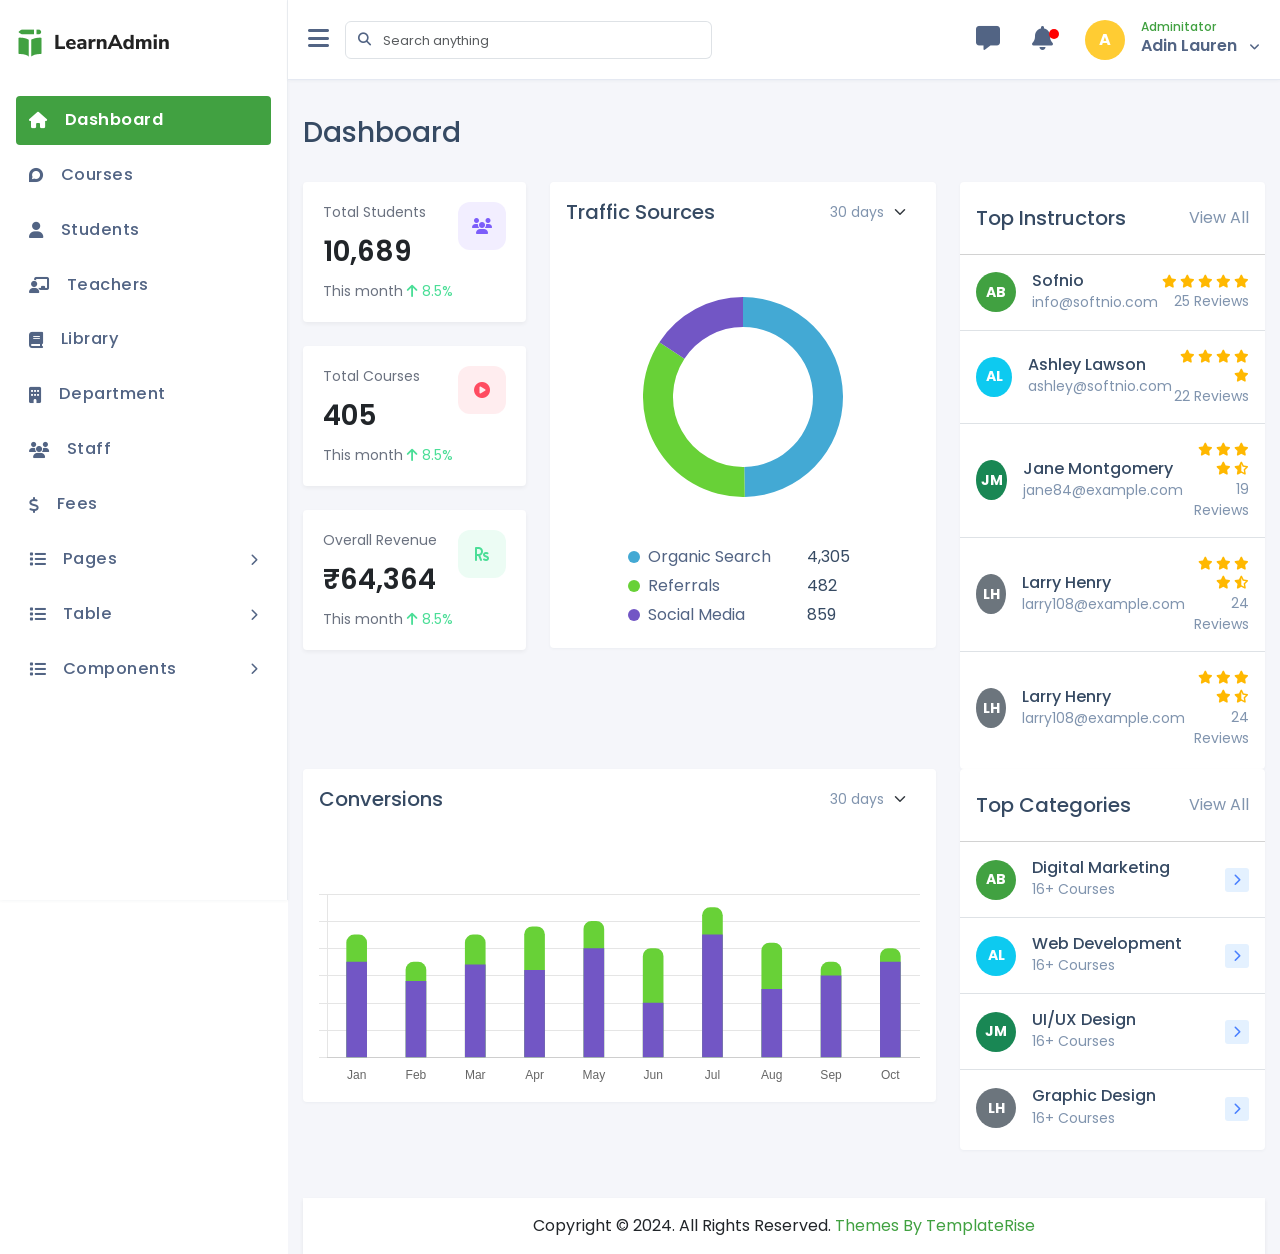
==== index.html @ 9b959cc0 "intial commit" ====
<!DOCTYPE html>
<html lang="en">
<head>
    <meta charset="utf-8">
    <meta name="viewport" content="width=device-width, initial-scale=1">
    <title>Admin Dashboard</title>
    <!-- Stylesheets -->
    <link rel="shortcut icon" href="./assets/images/favicon.ico" type="image/x-icon">
    <link href="./assets/css/bootstrap.min.css" rel="stylesheet">
    <link href="./assets/icons/fontawesome/css/fontawesome.min.css" rel="stylesheet">
    <link href="./assets/icons/fontawesome/css/brands.min.css" rel="stylesheet">
    <link href="./assets/icons/fontawesome/css/solid.min.css" rel="stylesheet">
    <link href="./assets/css/style.css" rel="stylesheet">
</head>
<body>
    <!-- Preloader -->
    <div id="preloader">
        <div class="spinner"></div>
    </div>
    <!-- Main Wrapper -->
    <div id="main-wrapper" class="d-flex">
        <div class="sidebar">
                <!-- Sidebar -->
               <div class="sidebar-header">
                   <div class="lg-logo"><a href="index.html"><img src="./assets/images/logo.png" alt="logo large"></a></div>
                   <div class="sm-logo"><a href="index.html"><img src="./assets/images/small-logo.png" alt="logo small"></a></div>
               </div>
               <div class="sidebar-body  custom-scrollbar">
                    <ul class="sidebar-menu">
                        <li><a href="index.html" class=" sidebar-link active"><i class="fa-solid fa-house"></i><p>Dashboard</p></a></li>
                        <li><a href="course.html" class="sidebar-link"><i class="fa-brands fa-discourse"></i><p>Courses</p></a></li>
                        <li><a href="students.html" class=" sidebar-link"><i class="fa-solid fa-user"></i><p>Students</p></a></li>
                        <li><a href="teacher.html" class=" sidebar-link"><i class="fa-solid fa-chalkboard-user"></i><p>Teachers</p></a></li>
                        <li><a href="library.html" class=" sidebar-link"><i class="fa-solid fa-book"></i><p>Library</p></a></li>
                        <li><a href="department.html" class=" sidebar-link"><i class="fa-solid fa-building"></i><p>Department</p></a></li>
                        <li><a href="staff.html" class="sidebar-link"><i class="fa-solid fa-users"></i><p>Staff</p></a></li>
                        <li><a href="fees.html" class="sidebar-link"><i class="fa-solid fa-dollar-sign"></i><p>Fees</p></a></li>
                        <li><a href="#" class=" sidebar-link submenu-parent"><i class="fa-solid fa-list"></i><p>Pages <i class="fa-solid fa-chevron-right right-icon"></i></p></a>
                            <ul class="sidebar-submenu">
                                <li><a href="login.html" class="submenu-link"><i class="fa-solid fa-circle me-4 font-size-12"></i><p class="m-0">Login</p></a></li>
                                <li><a href="signup.html" class="submenu-link"><i class="fa-solid fa-circle me-4 font-size-12"></i><p class="m-0">Register</p></a></li>
                                <li><a href="forgot-password.html" class="submenu-link"><i class="fa-solid fa-circle me-4 font-size-12"></i><p class="m-0">Forgot password</p></a></li>
                                <li><a href="404.html" class="submenu-link"><i class="fa-solid fa-circle me-4 font-size-12"></i><p class="m-0">404 page</p></a></li>
                                <li><a href="500.html" class="submenu-link"><i class="fa-solid fa-circle me-4 font-size-12"></i><p class="m-0">500 page</p></a></li>
                            </ul>
                        </li>
                        <li><a href="#" class=" sidebar-link submenu-parent"><i class="fa-solid fa-list"></i><p>Table <i class="fa-solid fa-chevron-right right-icon"></i></p></a>
                            <ul class="sidebar-submenu">
                                <li><a href="table-bootstrap.html" class="submenu-link"><i class="fa-solid fa-circle me-4 font-size-12"></i><p class="m-0">Bootstrap</p></a></li>
                                <li><a href="data-table.html" class="submenu-link"><i class="fa-solid fa-circle me-4 font-size-12"></i><p class="m-0">DataTable</p></a></li>
                            </ul>
                        </li>
                        <li><a href="#" class=" sidebar-link submenu-parent"><i class="fa-solid fa-list"></i><p>Components <i class="fa-solid fa-chevron-right right-icon"></i></p></a>
                            <ul class="sidebar-submenu">
                                <li><a href="form.html" class="submenu-link"><i class="fa-solid fa-circle me-4 font-size-12"></i><p class="m-0">Form Element</p></a></li>
                            </ul>
                        </li>
                    </ul>
               </div>
        </div>
       <!-- Content Wrapper -->
        <div class="content-wrapper">
            <!-- Header -->
            <div class="header d-flex align-items-center justify-content-between">
                <div class="d-flex align-items-center">
                    <div class="collapse-sidebar me-3 d-none d-lg-block text-color-1"><span><i class="fa-solid fa-bars font-size-24"></i></span></div>
                    <div class="menu-toggle me-3 d-block d-lg-none text-color-1"><span><i class="fa-solid fa-bars font-size-24"></i></span></div>
                    <div class="d-none d-md-block d-lg-block">
                        <div class="input-group flex-nowrap">
                            <span class="input-group-text bg-white " id="addon-wrapping"><i class="fa-solid search-icon fa-magnifying-glass text-color-1"></i></span>
                            <input type="text" class="form-control search-input border-l-none ps-0" placeholder="Search anything" aria-label="Username" aria-describedby="addon-wrapping">
                        </div>
                    </div>
                </div>
                <div class="d-flex align-items-center">
                    <ul class="nav d-flex align-items-center">
                        <!-- Messages Dropdown -->
                        <li class="nav-item me-2-5">
                            <a href="#" class="text-color-1 position-relative"  role="button" 
                            data-bs-toggle="dropdown" 
                            data-bs-offset="0,0" 
                            aria-expanded="false">
                            <i class="fa-regular fa-message font-size-24"></i>
                        </a>
                            <div class="dropdown-menu dropdown-menu-end mt-4">
                                <div id="chatmessage" class="h-380 scroll-y p-3 custom-scrollbar">
                                    <!-- Chat Timeline -->
                                    <ul class="timeline">
                                        <!-- Item 1 -->
                                        <li>
                                            <div class="timeline-panel">
                                                <div class="media me-2">
                                                    <img alt="image" width="50" src="./assets/images/avatar-1.jpg">
                                                </div>
                                                <div class="media-body">
                                                    <h6 class="mb-1">We talked about a project...</h6>
                                                    <small class="d-block"><i class="fa-solid fa-clock"></i> 30 min ago</small>
                                                </div>
                                            </div>
                                        </li>
                                        <!-- Item 2 -->
                                        <li>
                                            <div class="timeline-panel">
                                                <div class="media me-2">
                                                    <img alt="image" width="50" src="./assets/images/avatar-2.jpg">
                                                </div>
                                                <div class="media-body">
                                                    <h6 class="mb-1">You sent an email to the client...</h6>
                                                    <small class="d-block"><i class="fa-solid fa-clock"></i> 1 hour ago</small>
                                                </div>
                                            </div>
                                        </li>
                                        <!-- Item 3 -->
                                        <li>
                                            <div class="timeline-panel">
                                                <div class="media me-2">
                                                    <img alt="image" width="50" src="./assets/images/avatar-3.jpg">
                                                </div>
                                                <div class="media-body">
                                                    <h6 class="mb-1">Meeting with the design team...</h6>
                                                    <small class="d-block"><i class="fa-solid fa-clock"></i> 2 hours ago</small>
                                                </div>
                                            </div>
                                        </li>
                                        <!-- Item 4 -->
                                        <li>
                                            <div class="timeline-panel">
                                                <div class="media me-2">
                                                    <img alt="image" width="50" src="./assets/images/avatar-4.jpg">
                                                </div>
                                                <div class="media-body">
                                                    <h6 class="mb-1">Reviewed the project documents...</h6>
                                                    <small class="d-block"><i class="fa-solid fa-clock"></i> Yesterday</small>
                                                </div>
                                            </div>
                                        </li>
                                        <!-- Item 5 -->
                                        <li>
                                            <div class="timeline-panel">
                                                <div class="media me-2">
                                                    <img alt="image" width="50" src="./assets/images/avatar-5.jpg">
                                                </div>
                                                <div class="media-body">
                                                    <h6 class="mb-1">Finalized the project timeline...</h6>
                                                    <small class="d-block"><i class="fa-solid fa-clock"></i> 2 days ago</small>
                                                </div>
                                            </div>
                                        </li>
                                    </ul>
                                </div>
                                <a class="all-notification" href="#">See all message <i class="fas fa-arrow-right"></i></a>
                            </div>
                        </li>
                        <!-- Notifications Dropdown -->
                        <li class="nav-item me-2-5">
                            <a href="#" class="text-color-1 notification" 
                                role="button" 
                                data-bs-toggle="dropdown" 
                                data-bs-offset="0,0" 
                                aria-expanded="false">
                                <i class="fa-regular fa-bell font-size-24"></i>
                                <div class="marker"></div>
                            </a>
                            <div class="dropdown-menu dropdown-menu-end mt-4">
                                <div id="Notification" class="h-380 scroll-y p-3 custom-scrollbar">
                                    <!-- Notifications Timeline -->
                                    <ul class="timeline">
                                        <li>
                                            <div class="timeline-panel">
                                                <div class="media me-2">
                                                    <img alt="image" width="50" src="./assets/images/profile.png">
                                                </div>
                                                <div class="media-body">
                                                    <h6 class="mb-1">Dr Smith uploaded a new report</h6>
                                                    <small class="d-block">10 December 2023 - 08:15 AM</small>
                                                </div>
                                            </div>
                                        </li>
                                        <li>
                                            <div class="timeline-panel">
                                                <div class="media me-2 media-info">
                                                    AP
                                                </div>
                                                <div class="media-body">
                                                    <h6 class="mb-1">New Appointment Scheduled</h6>
                                                    <small class="d-block">10 December 2023 - 09:45 AM</small>
                                                </div>
                                            </div>
                                        </li>
                                        <li>
                                            <div class="timeline-panel">
                                                <div class="media me-2 media-success">
                                                    <i class="fa fa-check-circle"></i>
                                                </div>
                                                <div class="media-body">
                                                    <h6 class="mb-1">Patient checked in at reception</h6>
                                                    <small class="d-block">10 December 2023 - 10:20 AM</small>
                                                </div>
                                            </div>
                                        </li>
                                        <li>
                                            <div class="timeline-panel">
                                                <div class="media me-2">
                                                    <img alt="image" width="50" src="./assets/images/profile.png">
                                                </div>
                                                <div class="media-body">
                                                    <h6 class="mb-1">Dr Alice shared a prescription</h6>
                                                    <small class="d-block">10 December 2023 - 11:00 AM</small>
                                                </div>
                                            </div>
                                        </li>
                                        <li>
                                            <div class="timeline-panel">
                                                <div class="media me-2 media-danger">
                                                    EM
                                                </div>
                                                <div class="media-body">
                                                    <h6 class="mb-1">Emergency Alert: Critical Patient</h6>
                                                    <small class="d-block">10 December 2023 - 11:30 AM</small>
                                                </div>
                                            </div>
                                        </li>
                                        <li>
                                            <div class="timeline-panel">
                                                <div class="media me-2 media-primary">
                                                    <i class="fa fa-calendar-alt"></i>
                                                </div>
                                                <div class="media-body">
                                                    <h6 class="mb-1">Next Appointment Reminder</h6>
                                                    <small class="d-block">10 December 2023 - 12:00 PM</small>
                                                </div>
                                            </div>
                                        </li>
                                    </ul>
                                    
                                </div>
                                <a class="all-notification" href="#">See all notifications <i class="fas fa-arrow-right"></i></a>
                            </div>
                        </li>
                         <!-- User Profile -->
                        <li class="nav-item dropdown user-profile">
                            <div class="d-flex align-items-center dropdown-toggle" data-bs-toggle="dropdown" aria-expanded="false">
                                <span class="user-avatar me-0 me-lg-3">A</span>
                                <div>
                                    <a href="#" class="d-none d-lg-block">
                                        <span class="d-block auth-role">Adminitator</span>
                                        <span class="auth-name">Adin Lauren</span>
                                        <span class="ms-2 text-color-1 text-size-sm"><i class="fa-solid fa-angle-down"></i></span>
                                    </a>
                                    <ul class="dropdown-menu mt-3">
                                        <li><a class="dropdown-item" href="#">Profile</a></li>
                                        <li><a class="dropdown-item" href="#">Settings</a></li>
                                        <li><hr class="dropdown-divider"></li>
                                        <li><a class="dropdown-item" href="#">Logout</a></li>
                                    </ul>
                                </div>
                            </div>
                        </li>
                    </ul>
                </div>
            </div>
            <!-- Main Content -->
            <div class="main-content">
                <div class="row">
                    <div class="col-12">
                        <div class="d-flex align-items-lg-center flex-column flex-md-row  flex-lg-row  mt-3">
                            <div class="flex-grow-1">
                                <h3 class="mb-2 text-color-2">Dashboard</h3>
                            </div>
                            <div class="mt-3 mt-lg-0">
                                
                            </div>
                        </div><!-- end card header -->
                    </div>
                    <!--end col-->
                </div>
                <div class="mt-2 mt-lg-4">
                      <div class="row">
                             <div class="col-lg-3">
                                <div class="row">
                                  <!-- Total Students Card -->
                                  <div class="col-12 mb-4">
                                      <div class="stats-card">
                                          <div class="d-flex justify-content-between align-items-start">
                                              <div>
                                                  <div class="stats-label">Total Students</div>
                                                  <div class="stats-value">10,689</div>
                                                  <div class="trend-wrapper">
                                                      This month 
                                                      <span class="trend-up">
                                                          <i class="fas fa-arrow-up"></i> 8.5%
                                                      </span>
                                                  </div>
                                              </div>
                                              <div class="icon-wrapper icon-purple">
                                                  <i class="fas fa-users"></i>
                                              </div>
                                          </div>
                                      </div>
                                  </div>
                      
                                  <!-- Total Courses Card -->
                                  <div class="col-12 mb-4">
                                      <div class="stats-card">
                                          <div class="d-flex justify-content-between align-items-start">
                                              <div>
                                                  <div class="stats-label">Total Courses</div>
                                                  <div class="stats-value">405</div>
                                                  <div class="trend-wrapper">
                                                      This month 
                                                      <span class="trend-up">
                                                          <i class="fas fa-arrow-up"></i> 8.5%
                                                      </span>
                                                  </div>
                                              </div>
                                              <div class="icon-wrapper icon-red">
                                                  <i class="fas fa-play-circle"></i>
                                              </div>
                                          </div>
                                      </div>
                                  </div>
                      
                                  <!-- Overall Revenue Card -->
                                  <div class="col-12 mb-4">
                                      <div class="stats-card">
                                          <div class="d-flex justify-content-between align-items-start">
                                              <div>
                                                  <div class="stats-label">Overall Revenue</div>
                                                  <div class="stats-value">₹64,364</div>
                                                  <div class="trend-wrapper">
                                                      This month 
                                                      <span class="trend-up">
                                                          <i class="fas fa-arrow-up"></i> 8.5%
                                                      </span>
                                                  </div>
                                              </div>
                                              <div class="icon-wrapper icon-green">
                                                  <i class="fas fa-rupee-sign"></i>
                                              </div>
                                          </div>
                                      </div>
                                  </div>
                                </div>
                            </div>
                             <div class="col-lg-5">
                              <div class="instructors-section card pb-0">
                                <div class="card-header border-0 bg-white d-flex justify-content-between align-items-center py-3">
                                  <h5 class="mb-0 text-color-2">Traffic Sources</h5>
                                  <div>
                                    <select class="form-select form-select-sm w-auto border-0 text-color-3" aria-label="Select time period">
                                        <option value="30 days" selected>30 days</option>
                                        <option value="15 days">15 days</option>
                                    </select>
                                  </div>
                                </div>
                                <div class="card-body p-0 mt-40">
                                  <div class="mb-2">
                                    <div class="chart-container">
                                      <canvas id="trafficChart"></canvas>
                                   </div>
                                    <div class="mx-5 mt-5 traffic-legend">
                                      <table class="table table-borderless">
                                          <tbody>
                                              <tr>
                                                  <td><span class="organic text-color-1">Organic Search</span></td>
                                                  <td><span class="text-color-2">4,305</span></td>
                                              </tr>
                                              <tr>
                                                  <td><span class="referrals text-color-1">Referrals</span></td>
                                                  <td><span class="text-color-2">482</span></td>
                                              </tr>
                                              <tr>
                                                  <td><span class="social-media text-color-1">Social Media</span></td>
                                                  <td><span class="text-color-2">859</span></td>
                                              </tr>
                                          </tbody>
                                      </table>
                                  </div>                                
                                </div>
                                </div>
                              </div>
                             </div>
                             <div class="col-lg-4">
                              <div class="instructors-section card pb-1">
                                <div class="card-header bg-white d-flex justify-content-between align-items-center py-4">
                                  <h5 class="mb-0 text-color-2">Top Instructors</h5>
                                  <a href="#" class="text-color-3">View All</a>
                                </div>
                                <div class="card-body p-0">
                                  <ul class="list-group list-group-flush">
                                    <li class="list-group-item d-flex align-items-center py-3">
                                      <div class="avatar rounded-circle bg-primary text-white me-3">AB</div>
                                      <div class="flex-grow-1">
                                        <h6 class="mb-0 text-color-2">Sofnio</h6>
                                        <small class="text-color-3">info@softnio.com</small>
                                      </div>
                                      <div class="text-end">
                                        <div class="rating-stars text-size-13">
                                            <i class="fas fa-star"></i>
                                            <i class="fas fa-star"></i>
                                            <i class="fas fa-star"></i>
                                            <i class="fas fa-star"></i>
                                            <i class="fas fa-star"></i>
                                        </div>
                                        <small class="d-block text-color-3">25 Reviews</small>
                                      </div>
                                    </li>
                                    <li class="list-group-item d-flex align-items-center py-3">
                                      <div class="avatar rounded-circle bg-info text-white me-3">AL</div>
                                      <div class="flex-grow-1">
                                        <h6 class="mb-0 text-color-2">Ashley Lawson</h6>
                                        <small class="text-color-3">ashley@softnio.com</small>
                                      </div>
                                      <div class="text-end">
                                        <div class="rating-stars text-size-13">
                                            <i class="fas fa-star"></i>
                                            <i class="fas fa-star"></i>
                                            <i class="fas fa-star"></i>
                                            <i class="fas fa-star"></i>
                                            <i class="fas fa-star"></i>
                                        </div>
                                        <small class="d-block text-color-3">22 Reviews</small>
                                      </div>
                                    </li>
                                    <li class="list-group-item d-flex align-items-center py-3">
                                      <div class="avatar rounded-circle bg-success text-white me-3">JM</div>
                                      <div class="flex-grow-1">
                                        <h6 class="mb-0 text-color-2">Jane Montgomery</h6>
                                        <small class="text-color-3">jane84@example.com</small>
                                      </div>
                                      <div class="text-end">
                                        <div class="rating-stars text-size-13">
                                            <i class="fas fa-star"></i>
                                            <i class="fas fa-star"></i>
                                            <i class="fas fa-star"></i>
                                            <i class="fas fa-star"></i>
                                            <i class="fas fa-star-half-alt"></i>
                                        </div>
                                        <small class="d-block text-color-3">19 Reviews</small>
                                      </div>
                                    </li>
                                    <li class="list-group-item d-flex align-items-center py-3">
                                      <div class="avatar rounded-circle bg-secondary text-white me-3">LH</div>
                                      <div class="flex-grow-1">
                                        <h6 class="mb-0 text-color-2">Larry Henry</h6>
                                        <small class="text-color-3">larry108@example.com</small>
                                      </div>
                                      <div class="text-end">
                                        <div class="rating-stars text-size-13">
                                            <i class="fas fa-star"></i>
                                            <i class="fas fa-star"></i>
                                            <i class="fas fa-star"></i>
                                            <i class="fas fa-star"></i>
                                            <i class="fas fa-star-half-alt"></i>
                                        </div>
                                        <small class="d-block text-color-3">24 Reviews</small>
                                      </div>
                                    </li>
                                    <li class="list-group-item d-flex align-items-center py-3">
                                      <div class="avatar rounded-circle bg-secondary text-white me-3">LH</div>
                                      <div class="flex-grow-1">
                                        <h6 class="mb-0 text-color-2">Larry Henry</h6>
                                        <small class="text-color-3">larry108@example.com</small>
                                      </div>
                                      <div class="text-end">
                                        <div class="rating-stars text-size-13">
                                            <i class="fas fa-star"></i>
                                            <i class="fas fa-star"></i>
                                            <i class="fas fa-star"></i>
                                            <i class="fas fa-star"></i>
                                            <i class="fas fa-star-half-alt"></i>
                                        </div>
                                        <small class="d-block text-color-3">24 Reviews</small>
                                      </div>
                                    </li>
                                  </ul>
                                </div>
                              </div>
                             </div>
                             <div class="col-lg-8">
                              <div class="instructors-section card">
                                <div class="card-header border-0 bg-white d-flex justify-content-between align-items-center py-3">
                                  <h5 class="mb-0 text-color-2">Conversions</h5>
                                  <div>
                                    <select class="form-select form-select-sm w-auto border-0 text-color-3" aria-label="Select time period">
                                        <option value="30 days" selected>30 days</option>
                                        <option value="15 days">15 days</option>
                                    </select>
                                  </div>
                                </div>
                                <div class="card-body">
                                  <canvas id="barChart" class="mt-5" height="96"></canvas>
                                </div>
                              </div>
                             </div>
                             <div class="col-lg-4">
                              <div class="instructors-section card pb-1">
                                <div class="card-header bg-white d-flex justify-content-between align-items-center py-4">
                                  <h5 class="mb-0 text-color-2">Top Categories</h5>
                                  <a href="#" class="text-color-3">View All</a>
                                </div>
                                <div class="card-body p-0">
                                  <ul class="list-group list-group-flush">
                                    <li class="list-group-item d-flex align-items-center py-3">
                                      <div class="avatar rounded-circle bg-primary text-white me-3">AB</div>
                                      <div class="flex-grow-1">
                                        <h6 class="mb-0 text-color-2">Digital Marketing</h6>
                                        <small class="text-color-3">16+ Courses</small>
                                      </div>
                                      <div class="text-end">
                                        <i class="fa-solid fa-chevron-right arrow-icon"></i>
                                      </div>
                                    </li>
                                    <li class="list-group-item d-flex align-items-center py-3">
                                      <div class="avatar rounded-circle bg-info text-white me-3">AL</div>
                                      <div class="flex-grow-1">
                                        <h6 class="mb-0 text-color-2">Web Development</h6>
                                        <small class="text-color-3">16+ Courses</small>
                                      </div>
                                      <div class="text-end">
                                        <i class="fa-solid fa-chevron-right arrow-icon"></i>
                                      </div>
                                    </li>
                                    <li class="list-group-item d-flex align-items-center py-3">
                                      <div class="avatar rounded-circle bg-success text-white me-3">JM</div>
                                      <div class="flex-grow-1">
                                        <h6 class="mb-0 text-color-2">UI/UX Design</h6>
                                        <small class="text-color-3">16+ Courses</small>
                                      </div>
                                      <div class="text-end">
                                        <i class="fa-solid fa-chevron-right arrow-icon"></i>
                                      </div>
                                    </li>
                                    <li class="list-group-item d-flex align-items-center py-3">
                                      <div class="avatar rounded-circle bg-secondary text-white me-3">LH</div>
                                      <div class="flex-grow-1">
                                        <h6 class="mb-0 text-color-2">Graphic Design</h6>
                                        <small class="text-color-3">16+ Courses</small>
                                      </div>
                                      <div class="text-end">
                                        <i class="fa-solid fa-chevron-right arrow-icon"></i>
                                      </div>
                                    </li>
                                  </ul>
                                </div>
                              </div>
                             </div>
                      </div> 
                </div>
           <!-- Footer -->
             <div class="footer text-center bg-white shadow-sm py-3 mt-5">
                   <p class="m-0">Copyright © 2024. All Rights Reserved. <a href="https://www.templaterise.com/" class="text-primary" target="_blank" >Themes By TemplateRise</a></p>
             </div>
        </div>
    </div>
     <!-- Scripts -->
    <script  src="./assets/js/jquery-3.6.0.min.js"></script>
    <script  src="./assets/js/bootstrap.bundle.min.js"></script>
    <script  src="./assets/plugin/chart/chart.js"></script>
    <script  src="./assets/js/chart.js"></script>
    <script  src="./assets/js/main.js"></script>
</body>
</html>
---- assets/icons/fontawesome/css/brands.min.css ----
/*!
 * Font Awesome Free 6.6.0 by @fontawesome - https://fontawesome.com
 * License - https://fontawesome.com/license/free (Icons: CC BY 4.0, Fonts: SIL OFL 1.1, Code: MIT License)
 * Copyright 2024 Fonticons, Inc.
 */
:host,:root{--fa-style-family-brands:"Font Awesome 6 Brands";--fa-font-brands:normal 400 1em/1 "Font Awesome 6 Brands"}@font-face{font-family:"Font Awesome 6 Brands";font-style:normal;font-weight:400;font-display:block;src:url(../webfonts/fa-brands-400.woff2) format("woff2"),url(../webfonts/fa-brands-400.ttf) format("truetype")}.fa-brands,.fab{font-weight:400}.fa-monero:before{content:"\f3d0"}.fa-hooli:before{content:"\f427"}.fa-yelp:before{content:"\f1e9"}.fa-cc-visa:before{content:"\f1f0"}.fa-lastfm:before{content:"\f202"}.fa-shopware:before{content:"\f5b5"}.fa-creative-commons-nc:before{content:"\f4e8"}.fa-aws:before{content:"\f375"}.fa-redhat:before{content:"\f7bc"}.fa-yoast:before{content:"\f2b1"}.fa-cloudflare:before{content:"\e07d"}.fa-ups:before{content:"\f7e0"}.fa-pixiv:before{content:"\e640"}.fa-wpexplorer:before{content:"\f2de"}.fa-dyalog:before{content:"\f399"}.fa-bity:before{content:"\f37a"}.fa-stackpath:before{content:"\f842"}.fa-buysellads:before{content:"\f20d"}.fa-first-order:before{content:"\f2b0"}.fa-modx:before{content:"\f285"}.fa-guilded:before{content:"\e07e"}.fa-vnv:before{content:"\f40b"}.fa-js-square:before,.fa-square-js:before{content:"\f3b9"}.fa-microsoft:before{content:"\f3ca"}.fa-qq:before{content:"\f1d6"}.fa-orcid:before{content:"\f8d2"}.fa-java:before{content:"\f4e4"}.fa-invision:before{content:"\f7b0"}.fa-creative-commons-pd-alt:before{content:"\f4ed"}.fa-centercode:before{content:"\f380"}.fa-glide-g:before{content:"\f2a6"}.fa-drupal:before{content:"\f1a9"}.fa-jxl:before{content:"\e67b"}.fa-dart-lang:before{content:"\e693"}.fa-hire-a-helper:before{content:"\f3b0"}.fa-creative-commons-by:before{content:"\f4e7"}.fa-unity:before{content:"\e049"}.fa-whmcs:before{content:"\f40d"}.fa-rocketchat:before{content:"\f3e8"}.fa-vk:before{content:"\f189"}.fa-untappd:before{content:"\f405"}.fa-mailchimp:before{content:"\f59e"}.fa-css3-alt:before{content:"\f38b"}.fa-reddit-square:before,.fa-square-reddit:before{content:"\f1a2"}.fa-vimeo-v:before{content:"\f27d"}.fa-contao:before{content:"\f26d"}.fa-square-font-awesome:before{content:"\e5ad"}.fa-deskpro:before{content:"\f38f"}.fa-brave:before{content:"\e63c"}.fa-sistrix:before{content:"\f3ee"}.fa-instagram-square:before,.fa-square-instagram:before{content:"\e055"}.fa-battle-net:before{content:"\f835"}.fa-the-red-yeti:before{content:"\f69d"}.fa-hacker-news-square:before,.fa-square-hacker-news:before{content:"\f3af"}.fa-edge:before{content:"\f282"}.fa-threads:before{content:"\e618"}.fa-napster:before{content:"\f3d2"}.fa-snapchat-square:before,.fa-square-snapchat:before{content:"\f2ad"}.fa-google-plus-g:before{content:"\f0d5"}.fa-artstation:before{content:"\f77a"}.fa-markdown:before{content:"\f60f"}.fa-sourcetree:before{content:"\f7d3"}.fa-google-plus:before{content:"\f2b3"}.fa-diaspora:before{content:"\f791"}.fa-foursquare:before{content:"\f180"}.fa-stack-overflow:before{content:"\f16c"}.fa-github-alt:before{content:"\f113"}.fa-phoenix-squadron:before{content:"\f511"}.fa-pagelines:before{content:"\f18c"}.fa-algolia:before{content:"\f36c"}.fa-red-river:before{content:"\f3e3"}.fa-creative-commons-sa:before{content:"\f4ef"}.fa-safari:before{content:"\f267"}.fa-google:before{content:"\f1a0"}.fa-font-awesome-alt:before,.fa-square-font-awesome-stroke:before{content:"\f35c"}.fa-atlassian:before{content:"\f77b"}.fa-linkedin-in:before{content:"\f0e1"}.fa-digital-ocean:before{content:"\f391"}.fa-nimblr:before{content:"\f5a8"}.fa-chromecast:before{content:"\f838"}.fa-evernote:before{content:"\f839"}.fa-hacker-news:before{content:"\f1d4"}.fa-creative-commons-sampling:before{content:"\f4f0"}.fa-adversal:before{content:"\f36a"}.fa-creative-commons:before{content:"\f25e"}.fa-watchman-monitoring:before{content:"\e087"}.fa-fonticons:before{content:"\f280"}.fa-weixin:before{content:"\f1d7"}.fa-shirtsinbulk:before{content:"\f214"}.fa-codepen:before{content:"\f1cb"}.fa-git-alt:before{content:"\f841"}.fa-lyft:before{content:"\f3c3"}.fa-rev:before{content:"\f5b2"}.fa-windows:before{content:"\f17a"}.fa-wizards-of-the-coast:before{content:"\f730"}.fa-square-viadeo:before,.fa-viadeo-square:before{content:"\f2aa"}.fa-meetup:before{content:"\f2e0"}.fa-centos:before{content:"\f789"}.fa-adn:before{content:"\f170"}.fa-cloudsmith:before{content:"\f384"}.fa-opensuse:before{content:"\e62b"}.fa-pied-piper-alt:before{content:"\f1a8"}.fa-dribbble-square:before,.fa-square-dribbble:before{content:"\f397"}.fa-codiepie:before{content:"\f284"}.fa-node:before{content:"\f419"}.fa-mix:before{content:"\f3cb"}.fa-steam:before{content:"\f1b6"}.fa-cc-apple-pay:before{content:"\f416"}.fa-scribd:before{content:"\f28a"}.fa-debian:before{content:"\e60b"}.fa-openid:before{content:"\f19b"}.fa-instalod:before{content:"\e081"}.fa-expeditedssl:before{content:"\f23e"}.fa-sellcast:before{content:"\f2da"}.fa-square-twitter:before,.fa-twitter-square:before{content:"\f081"}.fa-r-project:before{content:"\f4f7"}.fa-delicious:before{content:"\f1a5"}.fa-freebsd:before{content:"\f3a4"}.fa-vuejs:before{content:"\f41f"}.fa-accusoft:before{content:"\f369"}.fa-ioxhost:before{content:"\f208"}.fa-fonticons-fi:before{content:"\f3a2"}.fa-app-store:before{content:"\f36f"}.fa-cc-mastercard:before{content:"\f1f1"}.fa-itunes-note:before{content:"\f3b5"}.fa-golang:before{content:"\e40f"}.fa-kickstarter:before,.fa-square-kickstarter:before{content:"\f3bb"}.fa-grav:before{content:"\f2d6"}.fa-weibo:before{content:"\f18a"}.fa-uncharted:before{content:"\e084"}.fa-firstdraft:before{content:"\f3a1"}.fa-square-youtube:before,.fa-youtube-square:before{content:"\f431"}.fa-wikipedia-w:before{content:"\f266"}.fa-rendact:before,.fa-wpressr:before{content:"\f3e4"}.fa-angellist:before{content:"\f209"}.fa-galactic-republic:before{content:"\f50c"}.fa-nfc-directional:before{content:"\e530"}.fa-skype:before{content:"\f17e"}.fa-joget:before{content:"\f3b7"}.fa-fedora:before{content:"\f798"}.fa-stripe-s:before{content:"\f42a"}.fa-meta:before{content:"\e49b"}.fa-laravel:before{content:"\f3bd"}.fa-hotjar:before{content:"\f3b1"}.fa-bluetooth-b:before{content:"\f294"}.fa-square-letterboxd:before{content:"\e62e"}.fa-sticker-mule:before{content:"\f3f7"}.fa-creative-commons-zero:before{content:"\f4f3"}.fa-hips:before{content:"\f452"}.fa-behance:before{content:"\f1b4"}.fa-reddit:before{content:"\f1a1"}.fa-discord:before{content:"\f392"}.fa-chrome:before{content:"\f268"}.fa-app-store-ios:before{content:"\f370"}.fa-cc-discover:before{content:"\f1f2"}.fa-wpbeginner:before{content:"\f297"}.fa-confluence:before{content:"\f78d"}.fa-shoelace:before{content:"\e60c"}.fa-mdb:before{content:"\f8ca"}.fa-dochub:before{content:"\f394"}.fa-accessible-icon:before{content:"\f368"}.fa-ebay:before{content:"\f4f4"}.fa-amazon:before{content:"\f270"}.fa-unsplash:before{content:"\e07c"}.fa-yarn:before{content:"\f7e3"}.fa-square-steam:before,.fa-steam-square:before{content:"\f1b7"}.fa-500px:before{content:"\f26e"}.fa-square-vimeo:before,.fa-vimeo-square:before{content:"\f194"}.fa-asymmetrik:before{content:"\f372"}.fa-font-awesome-flag:before,.fa-font-awesome-logo-full:before,.fa-font-awesome:before{content:"\f2b4"}.fa-gratipay:before{content:"\f184"}.fa-apple:before{content:"\f179"}.fa-hive:before{content:"\e07f"}.fa-gitkraken:before{content:"\f3a6"}.fa-keybase:before{content:"\f4f5"}.fa-apple-pay:before{content:"\f415"}.fa-padlet:before{content:"\e4a0"}.fa-amazon-pay:before{content:"\f42c"}.fa-github-square:before,.fa-square-github:before{content:"\f092"}.fa-stumbleupon:before{content:"\f1a4"}.fa-fedex:before{content:"\f797"}.fa-phoenix-framework:before{content:"\f3dc"}.fa-shopify:before{content:"\e057"}.fa-neos:before{content:"\f612"}.fa-square-threads:before{content:"\e619"}.fa-hackerrank:before{content:"\f5f7"}.fa-researchgate:before{content:"\f4f8"}.fa-swift:before{content:"\f8e1"}.fa-angular:before{content:"\f420"}.fa-speakap:before{content:"\f3f3"}.fa-angrycreative:before{content:"\f36e"}.fa-y-combinator:before{content:"\f23b"}.fa-empire:before{content:"\f1d1"}.fa-envira:before{content:"\f299"}.fa-google-scholar:before{content:"\e63b"}.fa-gitlab-square:before,.fa-square-gitlab:before{content:"\e5ae"}.fa-studiovinari:before{content:"\f3f8"}.fa-pied-piper:before{content:"\f2ae"}.fa-wordpress:before{content:"\f19a"}.fa-product-hunt:before{content:"\f288"}.fa-firefox:before{content:"\f269"}.fa-linode:before{content:"\f2b8"}.fa-goodreads:before{content:"\f3a8"}.fa-odnoklassniki-square:before,.fa-square-odnoklassniki:before{content:"\f264"}.fa-jsfiddle:before{content:"\f1cc"}.fa-sith:before{content:"\f512"}.fa-themeisle:before{content:"\f2b2"}.fa-page4:before{content:"\f3d7"}.fa-hashnode:before{content:"\e499"}.fa-react:before{content:"\f41b"}.fa-cc-paypal:before{content:"\f1f4"}.fa-squarespace:before{content:"\f5be"}.fa-cc-stripe:before{content:"\f1f5"}.fa-creative-commons-share:before{content:"\f4f2"}.fa-bitcoin:before{content:"\f379"}.fa-keycdn:before{content:"\f3ba"}.fa-opera:before{content:"\f26a"}.fa-itch-io:before{content:"\f83a"}.fa-umbraco:before{content:"\f8e8"}.fa-galactic-senate:before{content:"\f50d"}.fa-ubuntu:before{content:"\f7df"}.fa-draft2digital:before{content:"\f396"}.fa-stripe:before{content:"\f429"}.fa-houzz:before{content:"\f27c"}.fa-gg:before{content:"\f260"}.fa-dhl:before{content:"\f790"}.fa-pinterest-square:before,.fa-square-pinterest:before{content:"\f0d3"}.fa-xing:before{content:"\f168"}.fa-blackberry:before{content:"\f37b"}.fa-creative-commons-pd:before{content:"\f4ec"}.fa-playstation:before{content:"\f3df"}.fa-quinscape:before{content:"\f459"}.fa-less:before{content:"\f41d"}.fa-blogger-b:before{content:"\f37d"}.fa-opencart:before{content:"\f23d"}.fa-vine:before{content:"\f1ca"}.fa-signal-messenger:before{content:"\e663"}.fa-paypal:before{content:"\f1ed"}.fa-gitlab:before{content:"\f296"}.fa-typo3:before{content:"\f42b"}.fa-reddit-alien:before{content:"\f281"}.fa-yahoo:before{content:"\f19e"}.fa-dailymotion:before{content:"\e052"}.fa-affiliatetheme:before{content:"\f36b"}.fa-pied-piper-pp:before{content:"\f1a7"}.fa-bootstrap:before{content:"\f836"}.fa-odnoklassniki:before{content:"\f263"}.fa-nfc-symbol:before{content:"\e531"}.fa-mintbit:before{content:"\e62f"}.fa-ethereum:before{content:"\f42e"}.fa-speaker-deck:before{content:"\f83c"}.fa-creative-commons-nc-eu:before{content:"\f4e9"}.fa-patreon:before{content:"\f3d9"}.fa-avianex:before{content:"\f374"}.fa-ello:before{content:"\f5f1"}.fa-gofore:before{content:"\f3a7"}.fa-bimobject:before{content:"\f378"}.fa-brave-reverse:before{content:"\e63d"}.fa-facebook-f:before{content:"\f39e"}.fa-google-plus-square:before,.fa-square-google-plus:before{content:"\f0d4"}.fa-web-awesome:before{content:"\e682"}.fa-mandalorian:before{content:"\f50f"}.fa-first-order-alt:before{content:"\f50a"}.fa-osi:before{content:"\f41a"}.fa-google-wallet:before{content:"\f1ee"}.fa-d-and-d-beyond:before{content:"\f6ca"}.fa-periscope:before{content:"\f3da"}.fa-fulcrum:before{content:"\f50b"}.fa-cloudscale:before{content:"\f383"}.fa-forumbee:before{content:"\f211"}.fa-mizuni:before{content:"\f3cc"}.fa-schlix:before{content:"\f3ea"}.fa-square-xing:before,.fa-xing-square:before{content:"\f169"}.fa-bandcamp:before{content:"\f2d5"}.fa-wpforms:before{content:"\f298"}.fa-cloudversify:before{content:"\f385"}.fa-usps:before{content:"\f7e1"}.fa-megaport:before{content:"\f5a3"}.fa-magento:before{content:"\f3c4"}.fa-spotify:before{content:"\f1bc"}.fa-optin-monster:before{content:"\f23c"}.fa-fly:before{content:"\f417"}.fa-aviato:before{content:"\f421"}.fa-itunes:before{content:"\f3b4"}.fa-cuttlefish:before{content:"\f38c"}.fa-blogger:before{content:"\f37c"}.fa-flickr:before{content:"\f16e"}.fa-viber:before{content:"\f409"}.fa-soundcloud:before{content:"\f1be"}.fa-digg:before{content:"\f1a6"}.fa-tencent-weibo:before{content:"\f1d5"}.fa-letterboxd:before{content:"\e62d"}.fa-symfony:before{content:"\f83d"}.fa-maxcdn:before{content:"\f136"}.fa-etsy:before{content:"\f2d7"}.fa-facebook-messenger:before{content:"\f39f"}.fa-audible:before{content:"\f373"}.fa-think-peaks:before{content:"\f731"}.fa-bilibili:before{content:"\e3d9"}.fa-erlang:before{content:"\f39d"}.fa-x-twitter:before{content:"\e61b"}.fa-cotton-bureau:before{content:"\f89e"}.fa-dashcube:before{content:"\f210"}.fa-42-group:before,.fa-innosoft:before{content:"\e080"}.fa-stack-exchange:before{content:"\f18d"}.fa-elementor:before{content:"\f430"}.fa-pied-piper-square:before,.fa-square-pied-piper:before{content:"\e01e"}.fa-creative-commons-nd:before{content:"\f4eb"}.fa-palfed:before{content:"\f3d8"}.fa-superpowers:before{content:"\f2dd"}.fa-resolving:before{content:"\f3e7"}.fa-xbox:before{content:"\f412"}.fa-square-web-awesome-stroke:before{content:"\e684"}.fa-searchengin:before{content:"\f3eb"}.fa-tiktok:before{content:"\e07b"}.fa-facebook-square:before,.fa-square-facebook:before{content:"\f082"}.fa-renren:before{content:"\f18b"}.fa-linux:before{content:"\f17c"}.fa-glide:before{content:"\f2a5"}.fa-linkedin:before{content:"\f08c"}.fa-hubspot:before{content:"\f3b2"}.fa-deploydog:before{content:"\f38e"}.fa-twitch:before{content:"\f1e8"}.fa-flutter:before{content:"\e694"}.fa-ravelry:before{content:"\f2d9"}.fa-mixer:before{content:"\e056"}.fa-lastfm-square:before,.fa-square-lastfm:before{content:"\f203"}.fa-vimeo:before{content:"\f40a"}.fa-mendeley:before{content:"\f7b3"}.fa-uniregistry:before{content:"\f404"}.fa-figma:before{content:"\f799"}.fa-creative-commons-remix:before{content:"\f4ee"}.fa-cc-amazon-pay:before{content:"\f42d"}.fa-dropbox:before{content:"\f16b"}.fa-instagram:before{content:"\f16d"}.fa-cmplid:before{content:"\e360"}.fa-upwork:before{content:"\e641"}.fa-facebook:before{content:"\f09a"}.fa-gripfire:before{content:"\f3ac"}.fa-jedi-order:before{content:"\f50e"}.fa-uikit:before{content:"\f403"}.fa-fort-awesome-alt:before{content:"\f3a3"}.fa-phabricator:before{content:"\f3db"}.fa-ussunnah:before{content:"\f407"}.fa-earlybirds:before{content:"\f39a"}.fa-trade-federation:before{content:"\f513"}.fa-autoprefixer:before{content:"\f41c"}.fa-whatsapp:before{content:"\f232"}.fa-square-upwork:before{content:"\e67c"}.fa-slideshare:before{content:"\f1e7"}.fa-google-play:before{content:"\f3ab"}.fa-viadeo:before{content:"\f2a9"}.fa-line:before{content:"\f3c0"}.fa-google-drive:before{content:"\f3aa"}.fa-servicestack:before{content:"\f3ec"}.fa-simplybuilt:before{content:"\f215"}.fa-bitbucket:before{content:"\f171"}.fa-imdb:before{content:"\f2d8"}.fa-deezer:before{content:"\e077"}.fa-raspberry-pi:before{content:"\f7bb"}.fa-jira:before{content:"\f7b1"}.fa-docker:before{content:"\f395"}.fa-screenpal:before{content:"\e570"}.fa-bluetooth:before{content:"\f293"}.fa-gitter:before{content:"\f426"}.fa-d-and-d:before{content:"\f38d"}.fa-microblog:before{content:"\e01a"}.fa-cc-diners-club:before{content:"\f24c"}.fa-gg-circle:before{content:"\f261"}.fa-pied-piper-hat:before{content:"\f4e5"}.fa-kickstarter-k:before{content:"\f3bc"}.fa-yandex:before{content:"\f413"}.fa-readme:before{content:"\f4d5"}.fa-html5:before{content:"\f13b"}.fa-sellsy:before{content:"\f213"}.fa-square-web-awesome:before{content:"\e683"}.fa-sass:before{content:"\f41e"}.fa-wirsindhandwerk:before,.fa-wsh:before{content:"\e2d0"}.fa-buromobelexperte:before{content:"\f37f"}.fa-salesforce:before{content:"\f83b"}.fa-octopus-deploy:before{content:"\e082"}.fa-medapps:before{content:"\f3c6"}.fa-ns8:before{content:"\f3d5"}.fa-pinterest-p:before{content:"\f231"}.fa-apper:before{content:"\f371"}.fa-fort-awesome:before{content:"\f286"}.fa-waze:before{content:"\f83f"}.fa-bluesky:before{content:"\e671"}.fa-cc-jcb:before{content:"\f24b"}.fa-snapchat-ghost:before,.fa-snapchat:before{content:"\f2ab"}.fa-fantasy-flight-games:before{content:"\f6dc"}.fa-rust:before{content:"\e07a"}.fa-wix:before{content:"\f5cf"}.fa-behance-square:before,.fa-square-behance:before{content:"\f1b5"}.fa-supple:before{content:"\f3f9"}.fa-webflow:before{content:"\e65c"}.fa-rebel:before{content:"\f1d0"}.fa-css3:before{content:"\f13c"}.fa-staylinked:before{content:"\f3f5"}.fa-kaggle:before{content:"\f5fa"}.fa-space-awesome:before{content:"\e5ac"}.fa-deviantart:before{content:"\f1bd"}.fa-cpanel:before{content:"\f388"}.fa-goodreads-g:before{content:"\f3a9"}.fa-git-square:before,.fa-square-git:before{content:"\f1d2"}.fa-square-tumblr:before,.fa-tumblr-square:before{content:"\f174"}.fa-trello:before{content:"\f181"}.fa-creative-commons-nc-jp:before{content:"\f4ea"}.fa-get-pocket:before{content:"\f265"}.fa-perbyte:before{content:"\e083"}.fa-grunt:before{content:"\f3ad"}.fa-weebly:before{content:"\f5cc"}.fa-connectdevelop:before{content:"\f20e"}.fa-leanpub:before{content:"\f212"}.fa-black-tie:before{content:"\f27e"}.fa-themeco:before{content:"\f5c6"}.fa-python:before{content:"\f3e2"}.fa-android:before{content:"\f17b"}.fa-bots:before{content:"\e340"}.fa-free-code-camp:before{content:"\f2c5"}.fa-hornbill:before{content:"\f592"}.fa-js:before{content:"\f3b8"}.fa-ideal:before{content:"\e013"}.fa-git:before{content:"\f1d3"}.fa-dev:before{content:"\f6cc"}.fa-sketch:before{content:"\f7c6"}.fa-yandex-international:before{content:"\f414"}.fa-cc-amex:before{content:"\f1f3"}.fa-uber:before{content:"\f402"}.fa-github:before{content:"\f09b"}.fa-php:before{content:"\f457"}.fa-alipay:before{content:"\f642"}.fa-youtube:before{content:"\f167"}.fa-skyatlas:before{content:"\f216"}.fa-firefox-browser:before{content:"\e007"}.fa-replyd:before{content:"\f3e6"}.fa-suse:before{content:"\f7d6"}.fa-jenkins:before{content:"\f3b6"}.fa-twitter:before{content:"\f099"}.fa-rockrms:before{content:"\f3e9"}.fa-pinterest:before{content:"\f0d2"}.fa-buffer:before{content:"\f837"}.fa-npm:before{content:"\f3d4"}.fa-yammer:before{content:"\f840"}.fa-btc:before{content:"\f15a"}.fa-dribbble:before{content:"\f17d"}.fa-stumbleupon-circle:before{content:"\f1a3"}.fa-internet-explorer:before{content:"\f26b"}.fa-stubber:before{content:"\e5c7"}.fa-telegram-plane:before,.fa-telegram:before{content:"\f2c6"}.fa-old-republic:before{content:"\f510"}.fa-odysee:before{content:"\e5c6"}.fa-square-whatsapp:before,.fa-whatsapp-square:before{content:"\f40c"}.fa-node-js:before{content:"\f3d3"}.fa-edge-legacy:before{content:"\e078"}.fa-slack-hash:before,.fa-slack:before{content:"\f198"}.fa-medrt:before{content:"\f3c8"}.fa-usb:before{content:"\f287"}.fa-tumblr:before{content:"\f173"}.fa-vaadin:before{content:"\f408"}.fa-quora:before{content:"\f2c4"}.fa-square-x-twitter:before{content:"\e61a"}.fa-reacteurope:before{content:"\f75d"}.fa-medium-m:before,.fa-medium:before{content:"\f23a"}.fa-amilia:before{content:"\f36d"}.fa-mixcloud:before{content:"\f289"}.fa-flipboard:before{content:"\f44d"}.fa-viacoin:before{content:"\f237"}.fa-critical-role:before{content:"\f6c9"}.fa-sitrox:before{content:"\e44a"}.fa-discourse:before{content:"\f393"}.fa-joomla:before{content:"\f1aa"}.fa-mastodon:before{content:"\f4f6"}.fa-airbnb:before{content:"\f834"}.fa-wolf-pack-battalion:before{content:"\f514"}.fa-buy-n-large:before{content:"\f8a6"}.fa-gulp:before{content:"\f3ae"}.fa-creative-commons-sampling-plus:before{content:"\f4f1"}.fa-strava:before{content:"\f428"}.fa-ember:before{content:"\f423"}.fa-canadian-maple-leaf:before{content:"\f785"}.fa-teamspeak:before{content:"\f4f9"}.fa-pushed:before{content:"\f3e1"}.fa-wordpress-simple:before{content:"\f411"}.fa-nutritionix:before{content:"\f3d6"}.fa-wodu:before{content:"\e088"}.fa-google-pay:before{content:"\e079"}.fa-intercom:before{content:"\f7af"}.fa-zhihu:before{content:"\f63f"}.fa-korvue:before{content:"\f42f"}.fa-pix:before{content:"\e43a"}.fa-steam-symbol:before{content:"\f3f6"}
---- assets/icons/fontawesome/css/solid.min.css ----
/*!
 * Font Awesome Free 6.6.0 by @fontawesome - https://fontawesome.com
 * License - https://fontawesome.com/license/free (Icons: CC BY 4.0, Fonts: SIL OFL 1.1, Code: MIT License)
 * Copyright 2024 Fonticons, Inc.
 */
:host,:root{--fa-style-family-classic:"Font Awesome 6 Free";--fa-font-solid:normal 900 1em/1 "Font Awesome 6 Free"}@font-face{font-family:"Font Awesome 6 Free";font-style:normal;font-weight:900;font-display:block;src:url(../webfonts/fa-solid-900.woff2) format("woff2"),url(../webfonts/fa-solid-900.ttf) format("truetype")}.fa-solid,.fas{font-weight:900}
---- assets/css/style.css ----
/* 
Name                 : MetroX eCommerce Admin Dashboard HTML Bootstrap 5
Author               : TemplateRise
Url                  : https://www.templaterise.com/template/metrox-ecommerce-admin-dashboard-html-bootstrap-5 
*/

@import url('https://fonts.googleapis.com/css2?family=DM+Sans:ital,opsz,wght@0,9..40,100..1000;1,9..40,100..1000&family=Poppins:ital,wght@0,100;0,200;0,300;0,400;0,500;0,600;0,700;0,800;0,900;1,100;1,200;1,300;1,400;1,500;1,600;1,700;1,800;1,900&display=swap');

:root {
    --primary: #41A141;
    --secondary: #EEEEEE; 
    --sidebar-bg: var(--secondary);
    --main-bg: #ffffff;
    --chart-gradient-start: #6dd5ed;
    --chart-gradient-end: #2193b0;
    --text-primary: var(--primary);
    --text-secondary:  var(--secondary);
    --primary-gradient: linear-gradient(270.13deg, #00000080 0.09%, #00000080 88.52%); 
    --btn-primary: var(--primary);
    --btn-secondary:  #DEDEDE;
    --blue-zodiac: #3D405C;
    --grey: #898989;
    --lavender-gray: #DDE1EEB2;
    --bg-white: #ffffff;
    --grey-94: #EBEEF2;
    --text-color-1: #526484;
    --text-color-2: #364A63;
    --text-color-3: #8094AE;
}

  
body {
    font-family: Poppins;
}

ul {
  padding: 0;
  margin: 0;
}

a {
  text-decoration: none;
}

.text-color-1 {
  color: var(--text-color-1) !important;
}

.text-color-2 {
  color: var(--text-color-2) !important;
}

.text-color-3 {
  color: var(--text-color-3) !important;
}

.text-normal {
  font-size: .875em;
}

.bg-primary {
  background-color: var(--primary) !important;
}

.text-primary {
  color: var(--primary) !important;
}

/* Preloader Styles */
#preloader {
    position: fixed;
    top: 0;
    left: 0;
    width: 100%;
    height: 100%;
    background-color: #ffffff;
    z-index: 9999;
    display: flex;
    justify-content: center;
    align-items: center;
  }
  
  /* Spinner Animation */
  .spinner {
    width: 50px;
    height: 50px;
    border: 5px solid rgba(0, 0, 0, 0.1);
    border-top-color: var(--primary);
    border-radius: 50%;
    animation: spin 1s linear infinite;
  }
  
  /* Keyframes for spinning animation */
  @keyframes spin {
    to {
      transform: rotate(360deg);
    }
  }
  
  /* Admin content is hidden initially */
  #main-wrapper {
    display: none;
  }
  
  .sidebar {
    width: 18rem;
    height: 100vh;
    background-color: var(--bg-white);
    box-shadow: 0px 1px 3px 0px #364A630D;
    padding: 1rem;
    position: fixed;
    transition: width 0.3s ease;
    border-right: 1px solid #EBEEF2;
  }

  .sidebar-header {
    width: 100%;
    height: 5rem;
    font-size: 1.5rem;
  }

  .sidebar-header a{
      text-decoration: none;
      color: #000000;
      font-size: 2rem;
      text-transform: uppercase;
      font-weight: 600;
  }

  .sidebar-body {
    height: calc(100% - 15%);
    overflow-x: hidden;
    overflow-y: auto;
  }

  .sidebar-menu {
    padding: 0;
    margin: 0;
    list-style: none;
  }


  .sidebar-label {
    font-size: 0.8325rem;
    font-weight: 500;
    line-height: 1.24875rem;
    letter-spacing: 0.05em;
    text-align: left;
    text-underline-position: from-font;
    text-decoration: none;
    margin-bottom: .5rem;
  }
  
  .sidebar-link {
    font-size: 1.025rem;
    font-weight: 500;
    line-height: 1.434375rem;
    text-align: left;
    text-underline-position: from-font;
    text-decoration: none;
    padding: 0.8rem;
    display: flex;
    align-items: center; 
    justify-content: space-between;
    border-radius: 0.25rem;
    margin-bottom: .4rem;
    color: var(--text-color-1);
    letter-spacing: .5px;
  }


  .sidebar-link p { 
    padding: 0;
    margin: 0;
    margin-left: 1.1rem;
    display: flex;
    align-items: center;
    flex: 1;
    color: var(--text-color-1);
  }

  .sidebar-link i { 
    color: var(--text-color-1);
  }
  
  .right-icon {
    margin-left: auto;
    display: inline-block;
  }



  .sidebar-submenu {
    padding: 0;
    list-style: none;
    display: none !important;
  }

  .submenu-link {
    font-size: 1.025rem;
    font-weight: 500;
    line-height: .7rem;
    text-align: center;
    text-underline-position: from-font;
    text-decoration: none;
    padding: 1rem  0.8rem;
    display: block;
    border-radius: 0.25rem;
    margin-bottom: .1rem;
    color: var(--text-color-1);
    position: relative;
    display: flex;
  }

  .submenu-link:hover{
    background-color: #dde1ee38;
    color: var(--primary);
  }

 .sidebar-link.active,  .sidebar-link.active p, .sidebar-link.active i {
    background: var(--primary);
    color:  #fff !important;
    font-weight: 600;
 }


  .sidebar-link:hover, .sidebar-link:hover p, .sidebar-link:hover i{
    background: var(--primary);
    color: #fff !important;
  }
  
  .sidebar-submenu.open  {
    display: block !important;
  }
  
  .right-icon {
    transition: transform 0.3s ease;
    font-size: .75rem;
  }
  
  .right-icon.rotate {
    transform: rotate(90deg);
  }

  
  .collapse-sidebar span, .menu-toggle span {
    cursor: pointer;
    z-index: 999;
  }

  .collapse-sidebar span:hover, .menu-toggle span:hover {
    color: var(--primary);
  }


.sidebar.collapsed {
  width: 5rem; 
}

.sidebar.collapsed .sidebar-link p {
  display: none;
}

.sidebar.collapsed .sidebar-link i {
  text-align: center;
  margin: 0 auto;
}

.sm-logo {
  display: none;
}

.lg-logo img, .sm-logo img {
  mask-image: none;
  -webkit-mask-image: none;
  mix-blend-mode: multiply;
}


.sidebar.collapsed .sm-logo {
  display: block;
}

.sidebar.collapsed .lg-logo {
  display: none;
}


.submenu-link.active{
  color: var(--primary);
}

/* Main content   */

 .content-wrapper {
   width: 100%;
   background: #F5F6FA;
   margin-left: 18rem;
   transition: width 0.3s ease;
   overflow-x: hidden;
}

.main-content {
  min-height: 630px;
  margin-top: 5rem;
  padding: 20px 15px 0 15px;
}



/*   Header */

.header {
  background: var(--bg-white);
  height: 5rem;
  position: fixed;
  left: 18rem;
  top: 0;
  width: calc(100% - 18rem);
  z-index: 999;
  padding: 10px 20px;
  box-shadow: 0px 1px 3px 0px #364A630D;
  border-bottom: 1px solid #E5E9F2;
}




.profile-img {
  width: 3rem;
  height: 3rem;
  border-radius: 50%;
}




.icon {
  font-size: 1.2rem;
  color: #6c757d;
  margin-right: 15px;
  cursor: pointer;
}
.user-avatar {
  background-color: #ffcc33;
  color: #fff;
  font-weight: bold;
  text-align: center;
  width: 40px;
  height: 40px;
  line-height: 40px;
  border-radius: 50%;
}
.user-profile {
  cursor: pointer;
}


.border-l-none {
  border-left: none !important;
}

.dropdown-toggle::after {
  display: none !important;
}

.auth-role {
font-size: .75rem;
font-weight: 500;
line-height: .75rem;
margin-bottom: .1rem;
color: var(--primary) !important;
}

.auth-name {
  font-size: 1rem;
  font-weight: 600;
  line-height: .9rem;
  color: var(--text-color-1) !important;
}



.text-size-sm {
  font-size: .75rem;
}

.dropdown-menu {
  border-radius: 4px !important;
  box-shadow: rgba(50, 50, 93, 0.25) 0px 2px 5px -1px, rgba(0, 0, 0, 0.3) 0px 1px 3px -1px;
}

input::placeholder {
  color: #B6C6E3;
  font-size: .8rem;
}

.form-control:focus, .form-select:focus {
  outline: none;
  box-shadow: none;
  border-color: var(--bs-border-color);
}

.search-icon {
  font-size: .82rem;
}

.me-2-5 {
  margin-right: 2rem;
}

.notification {
  position: relative;
}

.custom-scrollbar::-webkit-scrollbar-track
{
	-webkit-box-shadow: inset 0 0 6px rgba(0,0,0,0.3);
	border-radius: 4px;
	background-color: var(--primary);
}

.custom-scrollbar::-webkit-scrollbar
{
	width: 4px;
	background-color: var(--primary);
}

.custom-scrollbar::-webkit-scrollbar-thumb
{
	border-radius: 4px;
	-webkit-box-shadow: inset 0 0 6px rgba(0,0,0,.3);
	background-color: var(--primary);
}

.h-380 {
  height: 380px;
}
.scroll-y {
  overflow-y: auto;
}

.timeline {
  list-style: none;
}

.timeline .timeline-panel {
  display: flex;
  align-items: center;
  border-bottom: 1px solid #eaeaea;
  padding-bottom: 15px;
  margin-bottom: 15px;
}

 .timeline .timeline-panel .media {
  width: 45px !important;
  height: 45px !important;
  font-size: 18px !important;
  background: #eee;
  border-radius: 12px;
  overflow: hidden;
  font-size: 20px;
  text-align: center;
  display: flex;
  align-items: center;
  justify-content: center;
  font-weight: 700;
  align-self: start;
}

.media-body {
  flex: 1;
}

.all-notification {
  display: block;
  padding: .7rem;
  text-align: center;
  border-top: 1px solid #babbbf; 
  color: #7e7e7e;
  text-decoration: none;
}

.font-size-24 {
  font-size: 1.5rem;
}

.font-size-12{
  font-size: .8rem;
}


.marker {
  position: absolute;
  top: -1px;
  right: -6px;
  width: 10px;
  height: 10px;
  border-radius: 50%;
  background-color: red;
  animation: pulse 1s ease-out infinite;
}

@keyframes pulse {
  0% {
      transform: scale(0);
      opacity: 0;
  }
  50% {
      transform: scale(1);
      opacity: 0.5;
  }
  100% {
      transform: scale(0);
      opacity: 0;
  }
}

@media (max-width: 992px) {
  .sidebar {
    width: 0;
    overflow: hidden;
    display: none;
  }
  .content-wrapper {
    margin-left: 0;
    width: 100%;
  }
}

@media (max-width: 993px) {
  .header {
      left: 0;
      width: 100% !important;
      height: 5rem;
  }
  .main-content {
    margin-top: 5rem;
  }
}

.letter-spacing-26 {
  letter-spacing: 0.26px;
}

.cart-container.card {
  box-shadow: 0px 1px 3px 0px #364A630D;
  border: none !important;
  border-radius: 4px !important;
}
.stat-value {
  font-size: 2rem;
  font-weight: bold;
  color: var(--text-color-2);
}
.stat-change {
  font-size: 0.875rem;
  display: flex;
  align-items: center;
}
.stat-change i {
  font-size: 0.75rem;
  margin-right: 0.25rem;
}
.stat-change.negative {
  color: #e74c3c;
}
.stat-change.positive {
  color: #2ecc71;
}
canvas {
  margin-top: 1rem;
}

.support-request-section .card, .instructors-section.card {
  box-shadow: 0px 1px 3px 0px #364A630D;
  border: none !important;
  border-radius: 4px !important;
}

.support-item {
  display: flex;
  align-items: flex-start;
  padding: 16px 14px;
  border-bottom: 1px solid #e9ecef;
}
.support-item:last-child {
  border-bottom: none;
}
.support-avatar {
  width: 48px;
  height: 48px;
  border-radius: 50%;
  overflow: hidden;
  margin-right: 12px;
}
.support-avatar img {
  width: 100%;
  height: 100%;
  object-fit: cover;
}
.support-content {
  flex-grow: 1;
}
.support-name {
  font-weight: 600;
  margin: 0;
}
.support-message {
  font-size: 14px;
  color: #6c757d;
  margin: 4px 0;
}
.support-time {
  font-size: 12px;
  color: #adb5bd;
}

.courses-section.card{
  box-shadow: 0px 1px 3px 0px #364A630D;
  border: none !important;
  border-radius: 4px !important;
}

.icon-circle {
  width: 50px;
  height: 50px;
  border-radius: 8px;
  display: flex;
  align-items: center;
  justify-content: center;
  font-weight: 600;
  font-size: 14px;
}

.bg-light-primary {
  background-color: #eaf4ff;
}

.courses-section .form-select:focus, .instructors-section .form-select:focus {
  outline: none;
  box-shadow: none;
  border-color: var(--bs-border-color);
}



.courses-section select.form-select {
  color: inherit;
  border-color: inherit;
}

.instructors-section .avatar {
  width: 40px;
  height: 40px;
  display: flex;
  align-items: center;
  justify-content: center;
  font-size: 14px;
  font-weight: bold;
}

.traffic-info {
  font-size: 12px;
  color: #6c757d;
  background: #E5E9F2;
  display: flex;
  padding: 15px 20px
}

.info-icon {
  font-size: 14px;
  margin-right: 5px;
}

.traffic-legend span {
  display: flex;
  align-items: center;
  margin-bottom: 5px;
}

.traffic-legend span::before {
  content: '';
  display: inline-block;
  width: 12px;
  height: 12px;
  border-radius: 50%;
  margin-right: 8px;
}

.organic::before {
  background-color: #43A9D4;
}

.referrals::before {
  background-color: #68D137;
}

.social-media::before {
  background-color: #7256C5;
}

.others::before {
  background-color: #FACC15;
}


.chart-container {
  width: 200px;
  height: 200px;
  margin: 0 auto;
}

.traffic-legend .organic b {
  color: #43A9D4;
}

.traffic-legend .referrals b {
  color: #68D137;
}

.traffic-legend .social-media b {
  color: #7256C5;
}

.traffic-legend .others b {
  color: #FACC15;
}

.table-borderless td {
  padding: 0 !important;
}

.cursor-pointer {
  cursor: pointer;
}

.p-img-thumbnail {
  width: 50px;
  height: 50px;
  border-radius: 4px;
}

.table-rounded-top {
  border-top-left-radius: 4px;
  border-top-right-radius: 4px;
}


.custom-checkbox {
  position: relative;
  border-radius: 2px;
  background: none;
  cursor: pointer;
  line-height: 0;
  margin: 0 0.1em 0 0;
  outline: 0;
  padding: 0 !important;
  height: 15px;
  width: 15px;
  -webkit-appearance: none;
  appearance: none;
  opacity: 0.5;
  background: var(--grey);
  color: var(--grey);
}

.custom-checkbox:hover {
  opacity: 1;
}

.custom-checkbox:checked {
  background-color: var(--primary);
  opacity: 1;
  color: #fff;
}

.custom-checkbox::before {
  content: '';
  position: absolute;
  right: 50%;
  top: 50%;
  width: 4px;
  height: 10px;
  border: solid #FFF;
  border-width: 0 2px 2px 0;
  margin: -1px -1px 0 -1px;
  transform: rotate(45deg) translate(-50%, -50%);
  z-index: 2;
  opacity: 0;
}

.custom-checkbox:checked::before {
  opacity: 1;
}



table tr th {
  padding-top: 15px !important;
  padding-bottom: 15px !important;
  color: var(--text-color-1) !important;
}

table tr td {
  padding-top: 15px !important;
  padding-bottom: 15px !important;
  color: var(--text-color-3) !important;
}

table tr th:first-child, table tr td:first-child {
  padding-left: 30px !important;
}

table tr th:last-child, table tr td:last-child {
  padding-right: 30px !important;
}

.pagination .page-link {
  color: var(--text-color-1);
  border-color: #d9dde4;
  padding-right: 15px;
  padding-left: 15px;
}
.pagination .page-link:hover {
  color: var(--text-color-1);
}
.pagination .active .page-link {
  background-color: var(--text-color-1);
  color: #fff;
  border-color: var(--text-color-1);
}
.pagination .page-link {
  outline: none;
}

.page-selector {
  display: flex;
  align-items: center;
  font-size: 14px;
  color: var(--text-color-1);
  margin-right: 15px;
}
.page-selector span {
  margin: 0 10px;
}
.page-selector .form-select {
  width: 60px;
  padding: 4px 8px;
  font-size: 14px;
  color: var(--text-color-1);
  border-color: #d9dde4;
}
.page-selector .form-select:focus {
  box-shadow: none;
  border-color: var(--text-color-1);
}

.mt-100 {
  margin-top: 6rem;
}

.status-container {
  display: flex;
  align-items: center;
  gap: 16px;
}


.file-input-container {
  position: relative;
  display: inline-block;
  width: 100%;
  font-family: Arial, sans-serif;
}

.file-input {
  position: absolute;
  left: 0;
  top: 0;
  width: 100%;
  height: 100%;
  opacity: 0;
  cursor: pointer;
}

.file-label {
  display: flex;
  justify-content: space-between;
  align-items: center;
  /* padding: 8px 12px; */
  border: 1px solid #ced4da;
  border-radius: 4px;
  background-color: #fff;
  font-size: 14px;
  color: #6c757d;
  transition: border-color 0.3s ease;
}

.file-label:hover {
  border-color: #80bdff;
}

.file-name {
  flex-grow: 1;
  overflow: hidden;
  text-overflow: ellipsis;
  white-space: nowrap;
  padding-left: 10px;
}

.file-button {
  padding: 7px 12px;
  background-color: #f8f9fa;
  border-left: 1px solid #ced4da;
  color: #6c757d;
  cursor: pointer;
  transition: background-color 0.3s ease;
  border-radius: 0 4px 4px 0;
}

.file-button:hover {
  background-color: #e9ecef;
}

.custom-date-input {
  position: relative;
}

.custom-input {
  padding-left: 35px;
}

.custom-input::placeholder {
  color: #c5c8cc; /* Placeholder style */
}

.calendar-icon {
  position: absolute;
  left: 10px;
  top: 50%;
  transform: translateY(-50%);
  color: #8a9aa9; /* Icon color */
  pointer-events: none; /* Disable click */
}

.calendar-icon i {
  font-size: 14px;
}

.end-1 {
  right: 1rem;
}

.modal-dialog {
  max-width: 650px !important;
}

.stats-card {
  background: white;
  border-radius: 4px;
  box-shadow: 0 2px 4px rgba(0,0,0,0.05);
  padding: 20px;
}
.icon-wrapper {
  width: 48px;
  height: 48px;
  border-radius: 12px;
  display: flex;
  align-items: center;
  justify-content: center;
}
.icon-purple {
  background: rgba(124, 93, 250, 0.1);
  color: #7C5DFA;
}
.icon-red {
  background: rgba(255, 76, 97, 0.1);
  color: #FF4C61;
}
.icon-green {
  background: rgba(75, 222, 151, 0.1);
  color: #4BDE97;
}
.stats-value {
  font-size: 28px;
  font-weight: 600;
  margin: 8px 0;
}
.stats-label {
  color: #6B7280;
  font-size: 14px;
}
.trend-up {
  color: #4BDE97;
  font-size: 14px;
}
.trend-wrapper {
  font-size: 14px;
  color: #6B7280;
}

.mt-40 {
  margin-top: 2.4rem;
}

.arrow-icon {
  font-size: 12px;
  background-color: #E4F1FF;
  padding: 6px 8px;
  border-radius: 3px;
  color: #487FFF;
  cursor: pointer;
}

.text-size-10 {
  font-size: 0.5rem;
}

.text-size-12 {
  font-size: 0.6rem;
}

.text-size-13 {
  font-size: 0.813rem;
}

.text-size-14 {
  font-size: 0.875rem; /* 14px */
}

.text-size-15 {
  font-size: 0.9375rem; /* 15px */
}

.text-size-16 {
  font-size: 1rem; /* 16px */
}

.text-size-17 {
  font-size: 1.0625rem; /* 17px */
}

.text-size-18 {
  font-size: 1.125rem; /* 18px */
}

.text-size-19 {
  font-size: 1.1875rem; /* 19px */
}

.text-size-20 {
  font-size: 1.25rem; /* 20px */
}

.text-size-21 {
  font-size: 1.3125rem; /* 21px */
}

.text-size-22 {
  font-size: 1.375rem; /* 22px */
}

.text-size-23 {
  font-size: 1.4375rem; /* 23px */
}

.text-size-24 {
  font-size: 1.5rem; /* 24px */
}

.text-size-25 {
  font-size: 1.5625rem; /* 25px */
}

.text-size-26 {
  font-size: 1.625rem; /* 26px */
}

.text-size-27 {
  font-size: 1.6875rem; /* 27px */
}

.text-size-28 {
  font-size: 1.75rem; /* 28px */
}

.text-size-29 {
  font-size: 1.8125rem; /* 29px */
}

.text-size-30 {
  font-size: 1.875rem; /* 30px */
}


.faq-item {
  background: white;
  border-radius: 8px;
  margin-bottom: 1rem;
  overflow: hidden;
  box-shadow: 0 2px 4px rgba(0,0,0,0.1);
  border: 1px solid #CFCFCF;
}

.faq-question {
  padding: 1rem 1.5rem;
  cursor: pointer;
  display: flex;
  justify-content: space-between;
  align-items: center;
  font-weight: 500;
  color: #333;
  font-size: 1.1rem;
}

.faq-question::after {
  content: '+';
  font-size: 1.5rem;
  transition: transform 0.3s ease;
}

.faq-item.active .faq-question::after {
  content: '−';
}

.faq-item.active .faq-question h4 {
  color: var(--primary);
}

.faq-item .faq-question:hover h4 {
  color: var(--primary);
}

.faq-answer {
  max-height: 0;
  overflow: hidden;
  transition: max-height 0.3s ease;
  padding: 0 .5rem;
  font-size: 1rem;
  font-weight: 400;
}

.faq-item.active .faq-answer {
  max-height: 500px;
}

.faq-answer ul {
  list-style-position: inside;
  margin-top: 0.5rem;
}

.faq-answer li {
  margin: 0.5rem 0;
}

.font-weight-400 {
  font-weight: 400;
}

.font-weight-500 {
  font-weight: 500;
}

.font-weight-600 {
  font-weight: 600;
}

.font-weight-600 {
  font-weight: 600;
}

.font-weight-700 {
  font-weight: 700;
}

.font-weight-800 {
  font-weight: 800;
}

.course-progress {
  background-color: #f8f9fe;
  border-radius: 12px;
}

.lesson-item {
  padding: 1rem;
  border-bottom: 1px solid #eee;
}

.lesson-item.completed {
  color: #666;
}

.lesson-item.completed .check-circle {
  color: #4070FF;
}

.video-container {
  position: relative;
  background: #000;
  border-radius: 12px;
  overflow: hidden;
}

.video-container.playing .play-button {
  opacity: 0;
  pointer-events: none;
}

.video-container.playing .video-poster {
  display: none;
}

.video-poster {
  position: absolute;
  top: 0;
  left: 0;
  width: 100%;
  height: 100%;
  object-fit: cover;
}

.play-button {
  position: absolute;
  top: 50%;
  left: 50%;
  transform: translate(-50%, -50%);
  background: #4070FF;
  color: white;
  width: 60px;
  height: 60px;
  border-radius: 50%;
  display: flex;
  align-items: center;
  justify-content: center;
  cursor: pointer;
  transition: opacity 0.3s;
}

.video-controls {
  position: absolute;
  bottom: 0;
  left: 0;
  right: 0;
  background: rgba(0,0,0,0.5);
  padding: 1rem;
  display: flex;
  align-items: center;
  gap: 1rem;
  color: white;
}

.progress-bar {
  flex-grow: 1;
  height: 4px;
  background: rgba(255,255,255,0.3);
  border-radius: 2px;
  cursor: pointer;
  position: relative;
}

.progress-fill {
  height: 100%;
  background: #4070FF;
  border-radius: 2px;
  width: 0%;
}

.volume-control {
  position: relative;
  display: flex;
  align-items: center;
  gap: 0.5rem;
}

.volume-slider {
  width: 0;
  height: 4px;
  background: rgba(255,255,255,0.3);
  border-radius: 2px;
  transition: width 0.3s;
  overflow: hidden;
}

.volume-control:hover .volume-slider {
  width: 100px;
}

.volume-fill {
  height: 100%;
  background: white;
  width: 100%;
}

.course-features i {
  color: #4070FF;
  margin-right: 0.5rem;
}

.instructor-avatar {
  width: 64px;
  height: 64px;
  border-radius: 50%;
}

.rating-stars {
  color: #FFB800;
}

.tbl-img {
  width: 40px;
  height: 40px;
  border-radius: 50%;
}

.max-w-100 {
  max-width: 100%;
}

.btn-signin {
  background-color: var(--primary);
  border-color: var(--primary);
  color: white;
}
.btn-signin:hover {
  background-color: var(--primary);
  border-color: var(--primary);
  color: white;
}
.logo-text {
  color: var(--primary);
  font-weight: bold;
}

.input-icon {
  position: absolute;
  right: 10px;
  top: 50%;
  transform: translateY(-50%);
  color: var(--primary);
}


.error-page {
  min-height: 100vh;
  display: flex;
  align-items: center;
  justify-content: center;
  background-color: #f8f9fa;
}

.error-code {
  font-size: 150px;
  font-weight: 700;
  color: #2d2d2d;
  line-height: 1;
}

.error-title {
  font-size: 40px;
  color: #2d2d2d;
  margin-bottom: 1rem;
}

.error-message {
  color: #6c757d;
  font-size: 16px;
  margin-bottom: 2rem;
}

.back-home {
  background-color: var(--primary);
  border: none;
  padding: 12px 32px;
  font-size: 16px;
  transition: background-color 0.3s ease;
}

.back-home:hover {
  background-color: var(--primary);
}

.error-icon {
  color: #ff3e3e;
}


.custom-radio .form-check-input:checked {
  background-color: var(--primary);
  border-color: var(--primary);
  box-shadow: 0 0 5px rgba(65, 161, 65, 0.6);
}

.custom-radio .form-check-input:focus {
  outline: none;
  box-shadow: 0 0 0 0.2rem rgba(65, 161, 65, 0.5);
}

.custom-switch .form-check-input:checked {
  background-color: var(--primary);
  border-color: var(--primary);
  box-shadow: 0 0 5px rgba(65, 161, 65, 0.6);
}

.custom-switch .form-check-input:focus {
  outline: none;
  box-shadow: 0 0 0 0.2rem rgba(65, 161, 65, 0.5);
}

.custom-switch .form-check-input {
  transition: background-color 0.3s, border-color 0.3s, box-shadow 0.3s;
}

.min-h-150 {
  min-height: 300px;
}

.ql-editor {
  min-height: 120px;
}


.file-upload-container {
  width: 100%;
  margin: auto;
}

.dropzone {
  border: 2px dashed #d3d3d3;
  padding: 20px;
  text-align: center;
  cursor: pointer;
  transition: border-color 0.3s;
  background: #F5FFFF;
}

.dropzone:hover {
  border-color: var(--primary);
}

.file-upload-container .icon {
  font-size: 2rem;
  color: var(--primary);
}

#browseButton {
  background-color: var(--primary);
  color: #fff;
  padding: 10px 15px;
  border: none;
  border-radius: 5px;
  cursor: pointer;
  text-decoration: none;
}


.preview-grid {
  display: flex;
  flex-wrap: wrap;
  gap: 10px;
  margin-top: 20px;
}

.preview-grid .preview-item {
  position: relative;
  width: 100px;
  height: 100px;
  overflow: hidden;
  border-radius: 5px;
  border: 1px solid #d3d3d3;
}

.preview-grid .preview-item img {
  width: 100%;
  height: 100%;
  object-fit: cover;
}

.preview-grid .preview-item .actions {
  position: absolute;
  bottom: 5px;
  right: 5px;
  display: flex;
  gap: 5px;
}

.preview-grid .preview-item .actions button {
  background: rgba(0, 0, 0, 0.5);
  color: #fff;
  border: none;
  border-radius: 3px;
  cursor: pointer;
}

.preview-grid .preview-item .actions button:hover {
  background: var(--primary);
  color: #fff;
}

.image-preview {
  width: 50px;
  height: 50px;
  object-fit: cover;
  border-radius: 4px;
}

.select2-container--default .select2-selection--single .select2-selection__arrow b {
   margin-top: 4px;
}

.select2-container--default .select2-selection--single .select2-selection__rendered {
  line-height: 40px;
}
.select2-container .select2-selection--single {
  height: 40px;
}

.select2-container .select2-selection--multiple {
  min-height: 40px;
}

.select2-container .select2-search--inline .select2-search__field {
  margin-top: 8px;
  margin-left: 10px;
  height: 23px;
}

.table th, .table td {
  white-space: nowrap;
}

.pagination .page-link:focus {
  box-shadow: none;
  outline: none;
}
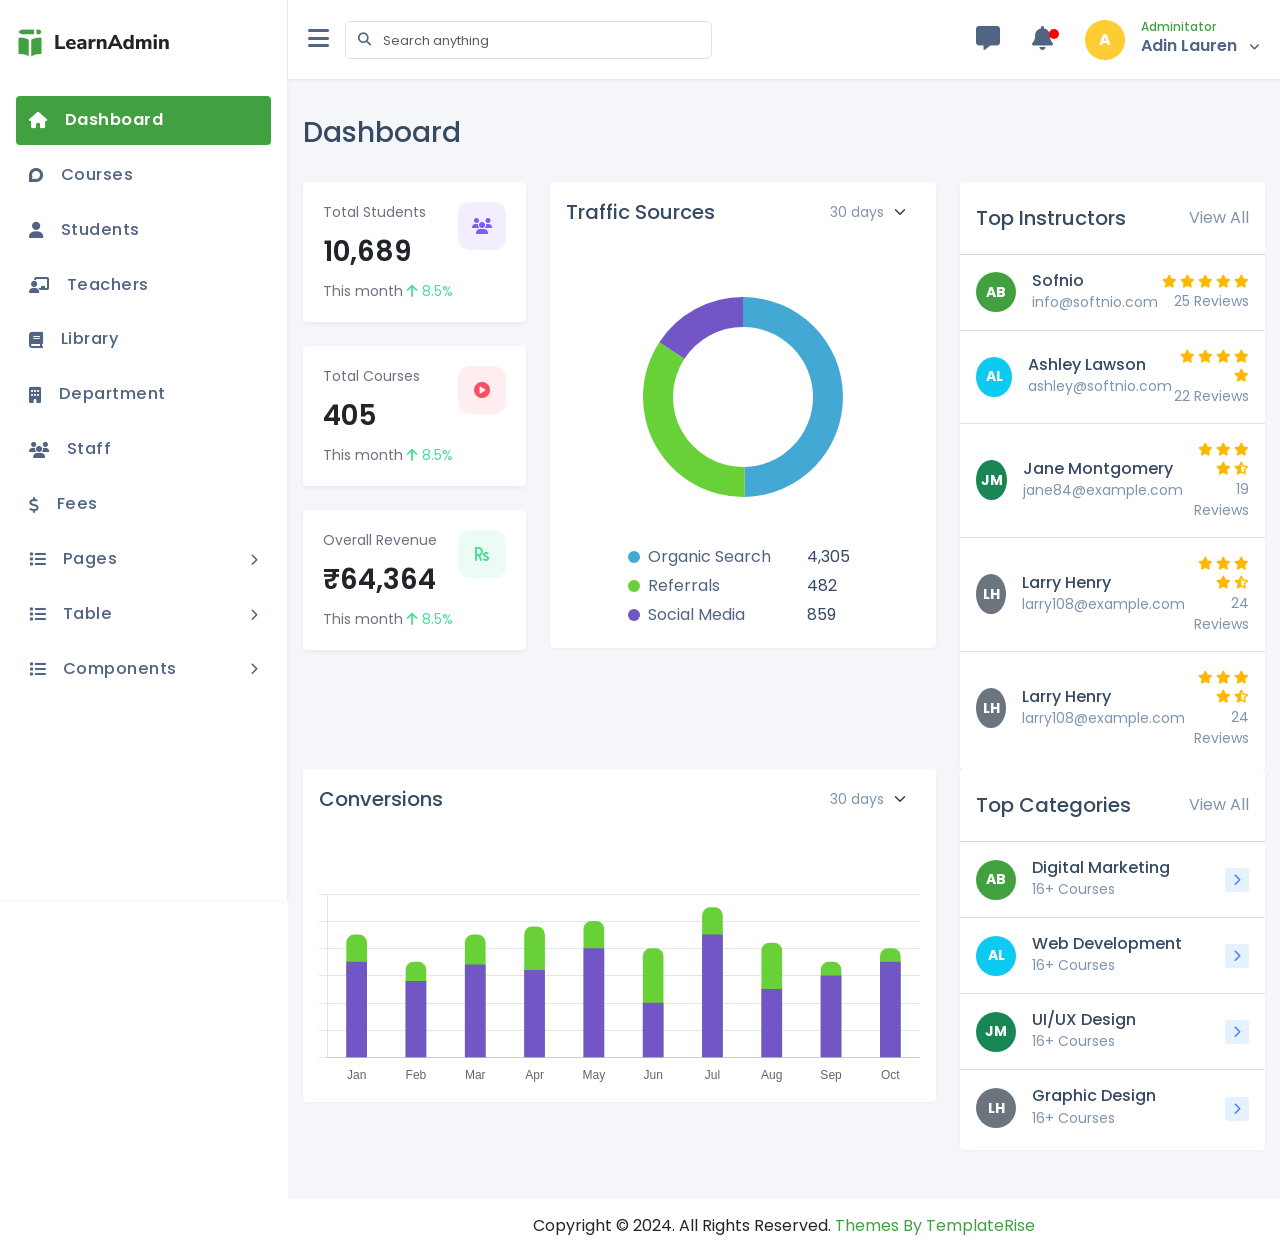
==== commit 01504e4c: "intial commit" ====
--- a/index.html
+++ b/index.html
@@ -274,12 +274,12 @@
                     </div>
                     <!--end col-->
                 </div>
-                <div class="mt-2 mt-lg-4">
+                <div class="mt-4">
                       <div class="row">
                              <div class="col-lg-3">
                                 <div class="row">
                                   <!-- Total Students Card -->
-                                  <div class="col-12 mb-4">
+                                  <div class="col-12 col-md-6 col-lg-12 mb-4">
                                       <div class="stats-card">
                                           <div class="d-flex justify-content-between align-items-start">
                                               <div>
@@ -300,7 +300,7 @@
                                   </div>
                       
                                   <!-- Total Courses Card -->
-                                  <div class="col-12 mb-4">
+                                  <div class="col-12 col-md-6 col-lg-12 mb-4">
                                       <div class="stats-card">
                                           <div class="d-flex justify-content-between align-items-start">
                                               <div>
@@ -321,7 +321,7 @@
                                   </div>
                       
                                   <!-- Overall Revenue Card -->
-                                  <div class="col-12 mb-4">
+                                  <div class="col-12 col-md-6 col-lg-12 mb-4">
                                       <div class="stats-card">
                                           <div class="d-flex justify-content-between align-items-start">
                                               <div>
@@ -342,7 +342,7 @@
                                   </div>
                                 </div>
                             </div>
-                             <div class="col-lg-5">
+                             <div class="col-lg-5 mb-4 mb-lg-0">
                               <div class="instructors-section card pb-0">
                                 <div class="card-header border-0 bg-white d-flex justify-content-between align-items-center py-3">
                                   <h5 class="mb-0 text-color-2">Traffic Sources</h5>
@@ -380,7 +380,7 @@
                                 </div>
                               </div>
                              </div>
-                             <div class="col-lg-4">
+                             <div class="col-lg-4 mb-4 mb-lg-0">
                               <div class="instructors-section card pb-1">
                                 <div class="card-header bg-white d-flex justify-content-between align-items-center py-4">
                                   <h5 class="mb-0 text-color-2">Top Instructors</h5>
@@ -477,7 +477,7 @@
                                 </div>
                               </div>
                              </div>
-                             <div class="col-lg-8">
+                             <div class="col-lg-8 mb-4 mb-lg-0">
                               <div class="instructors-section card">
                                 <div class="card-header border-0 bg-white d-flex justify-content-between align-items-center py-3">
                                   <h5 class="mb-0 text-color-2">Conversions</h5>
@@ -547,11 +547,11 @@
                              </div>
                       </div> 
                 </div>
-           <!-- Footer -->
+            </div>
+             <!-- Footer -->
              <div class="footer text-center bg-white shadow-sm py-3 mt-5">
-                   <p class="m-0">Copyright © 2024. All Rights Reserved. <a href="https://www.templaterise.com/" class="text-primary" target="_blank" >Themes By TemplateRise</a></p>
-             </div>
-        </div>
+                <p class="m-0">Copyright © 2024. All Rights Reserved. <a href="https://www.templaterise.com/" class="text-primary" target="_blank" >Themes By TemplateRise</a></p>
+            </div>
     </div>
      <!-- Scripts -->
     <script  src="./assets/js/jquery-3.6.0.min.js"></script>
